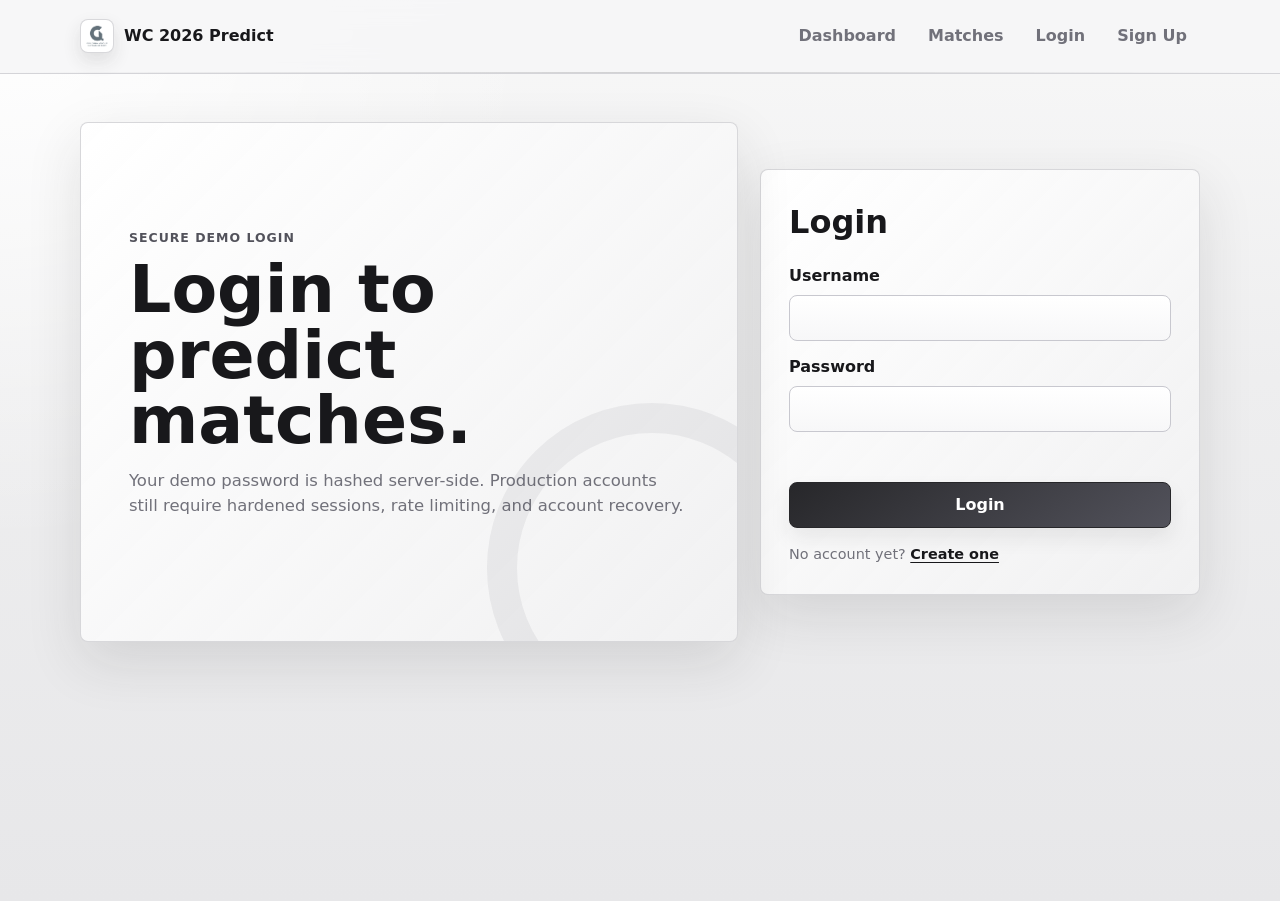
==== public/admin.html @ 4d4e987d "user persistence" ====
<!doctype html>
<html lang="en">
  <head>
    <meta charset="utf-8" />
    <meta name="viewport" content="width=device-width, initial-scale=1" />
    <meta name="description" content="WC 2026 Predict admin dashboard." />
    <title>WC 2026 Predict | Admin</title>
    <link rel="stylesheet" href="css/styles.css" />
    <link rel="icon" href="assets/logo.png" type="image/png" />
  </head>
  <body>
    <header class="site-header">
      <div class="container nav">
        <a
          class="logo"
          href="index.html"
          aria-label="WC 2026 Predict dashboard"
        >
          <img
            class="logo-mark"
            src="assets/logo.png"
            alt=""
            width="34"
            height="34"
          />
          <span>WC 2026 Predict</span>
        </a>
        <nav class="nav-links" aria-label="Primary navigation">
          <a href="index.html">Dashboard</a>
          <a href="matches.html">Matches</a>
          <a href="leaderboard.html" data-auth-required hidden>Leaderboard</a>
          <a href="points.html" data-auth-required hidden>Predictions</a>
          <a class="active" href="admin.html">Admin</a>
          <span class="auth-nav" data-auth-nav></span>
        </nav>
      </div>
    </header>

    <main>
      <section class="section-block">
        <div class="container">
          <div class="section-heading">
            <div>
              <p class="eyebrow">Admin</p>
              <h1>Prediction Control Center</h1>
            </div>
          </div>
          <div class="data-notice">
            Demo admin access is browser-local. Production needs server-side
            roles, audit logs, protected APIs, and persistent storage.
          </div>
          <div class="scoring-grid" data-admin-stats></div>
        </div>
      </section>

      <section class="section-block">
        <div class="container">
          <div class="section-heading">
            <div>
              <p class="eyebrow">Submissions</p>
              <h2>Prediction CRUD</h2>
            </div>
          </div>
          <form class="admin-form" data-prediction-form-admin>
            <input type="hidden" name="editingKey" />
            <h3 data-prediction-form-title>Create Prediction</h3>
            <div class="admin-form-grid">
              <label>
                User
                <select name="userId" data-prediction-user required></select>
              </label>
              <label>
                Match
                <select name="matchId" data-prediction-match required></select>
              </label>
              <label>
                Predicted winner
                <input type="text" name="predictedWinner" required />
              </label>
              <label>
                Home/team A score
                <input
                  type="number"
                  name="homeScore"
                  min="0"
                  step="1"
                  required
                />
              </label>
              <label>
                Away/team B score
                <input
                  type="number"
                  name="awayScore"
                  min="0"
                  step="1"
                  required
                />
              </label>
              <label>
                Penalty home/team A
                <input
                  type="number"
                  name="penaltyHomeScore"
                  min="0"
                  step="1"
                />
              </label>
              <label>
                Penalty away/team B
                <input
                  type="number"
                  name="penaltyAwayScore"
                  min="0"
                  step="1"
                />
              </label>
            </div>
            <p class="form-error" data-form-error role="alert"></p>
            <div class="card-actions">
              <button class="btn btn-primary" type="submit">
                Save Prediction
              </button>
              <button
                class="btn btn-ghost"
                type="button"
                data-reset-prediction-form
              >
                Reset
              </button>
            </div>
          </form>
          <div data-admin-predictions></div>
        </div>
      </section>

      <section class="section-block">
        <div class="container">
          <div class="section-heading">
            <div>
              <p class="eyebrow">Accounts</p>
              <h2>User CRUD</h2>
            </div>
          </div>
          <form class="admin-form" data-user-form>
            <input type="hidden" name="userId" />
            <h3 data-user-form-title>Create User</h3>
            <div class="admin-form-grid">
              <label>
                Display name
                <input type="text" name="displayName" maxlength="80" required />
              </label>
              <label>
                Username
                <input type="text" name="username" autocomplete="username" required />
              </label>
              <label>
                Role
                <select name="role" required>
                  <option value="user">User</option>
                  <option value="admin">Admin</option>
                </select>
              </label>
              <label>
                <span data-user-password-label>Temporary password</span>
                <input
                  type="password"
                  name="password"
                  autocomplete="new-password"
                />
              </label>
            </div>
            <p class="form-error" data-form-error role="alert"></p>
            <div class="card-actions">
              <button class="btn btn-primary" type="submit">Save User</button>
              <button class="btn btn-ghost" type="button" data-reset-user-form>
                Reset
              </button>
            </div>
          </form>
          <div data-admin-users></div>
        </div>
      </section>
    </main>

    <div class="toast" data-toast role="status" aria-live="polite"></div>
    <script src="js/auth.js"></script>
    <script src="js/api.js"></script>
    <script src="js/admin.js"></script>
  </body>
</html>
---- public/css/styles.css ----
:root {
  --bg: #eeeeef;
  --surface: #fbfbfb;
  --surface-soft: #f4f4f5;
  --surface-strong: #e4e4e7;
  --text: #18181b;
  --muted: #71717a;
  --border: #d4d4d8;
  --accent: #3f3f46;
  --accent-soft: #e4e4e7;
  --success: #3f3f46;
  --warning: #52525b;
  --danger: #7f1d1d;
  --shadow: 0 20px 55px rgba(39, 39, 42, 0.12);
  --radius: 8px;
  --container: 1120px;
}

* {
  box-sizing: border-box;
}

html {
  min-width: 320px;
  scroll-behavior: smooth;
}

body {
  margin: 0;
  min-height: 100vh;
  background:
    radial-gradient(circle at top left, rgba(255, 255, 255, 0.92), rgba(255, 255, 255, 0) 34rem),
    linear-gradient(180deg, #f8f8f8 0%, var(--bg) 42%, #e7e7e9 100%);
  color: var(--text);
  font-family: Inter, ui-sans-serif, system-ui, -apple-system, BlinkMacSystemFont, "Segoe UI", sans-serif;
  line-height: 1.5;
}

body.modal-open {
  overflow: hidden;
}

img {
  display: block;
  max-width: 100%;
}

a {
  color: inherit;
  text-decoration: none;
}

button,
input,
select {
  font: inherit;
}

button {
  cursor: pointer;
}

:focus-visible {
  outline: 3px solid rgba(63, 63, 70, 0.28);
  outline-offset: 2px;
}

.container {
  width: min(100% - 32px, var(--container));
  margin-inline: auto;
}

.site-header::after {
  content: "";
  display: block;
  height: 1px;
  background: linear-gradient(90deg, transparent, rgba(39, 39, 42, 0.18), transparent);
}

.site-header {
  position: sticky;
  top: 0;
  z-index: 20;
  border-bottom: 1px solid var(--border);
  background: rgba(246, 246, 247, 0.86);
  backdrop-filter: blur(12px);
}

.nav {
  display: flex;
  align-items: center;
  justify-content: space-between;
  gap: 24px;
  min-height: 72px;
}

.logo {
  display: inline-flex;
  align-items: center;
  gap: 10px;
  font-weight: 800;
  letter-spacing: 0;
}

.logo-mark {
  width: 34px;
  height: 34px;
  flex: 0 0 auto;
  border-radius: var(--radius);
  border: 1px solid rgba(212, 212, 216, 0.9);
  background: #ffffff;
  box-shadow: 0 8px 18px rgba(39, 39, 42, 0.12);
  object-fit: cover;
}

.nav-links {
  display: flex;
  align-items: center;
  gap: 6px;
}

.nav-links a,
.nav-button {
  border-radius: var(--radius);
  color: var(--muted);
  font-weight: 650;
  padding: 10px 13px;
}

.nav-links a:hover,
.nav-links a.active,
.nav-button:hover {
  background: var(--accent-soft);
  color: var(--accent);
  box-shadow: inset 0 0 0 1px rgba(63, 63, 70, 0.08);
}

.auth-nav {
  display: inline-flex;
  align-items: center;
  gap: 6px;
}

.nav-button {
  border: 0;
  background: transparent;
}

.nav-user {
  display: inline-flex;
  align-items: center;
  min-height: 38px;
  border: 1px solid rgba(212, 212, 216, 0.86);
  border-radius: 999px;
  background: rgba(255, 255, 255, 0.64);
  color: var(--text);
  padding: 6px 12px;
  font-size: 0.9rem;
  font-weight: 800;
}

.hero {
  padding: 46px 0 26px;
}

.hero-panel {
  display: grid;
  grid-template-columns: minmax(0, 1.55fr) minmax(280px, 0.72fr);
  gap: 18px;
  align-items: stretch;
}

.hero-copy {
  display: flex;
  flex-direction: column;
  justify-content: center;
  min-height: 300px;
  position: relative;
  overflow: hidden;
  border: 1px solid rgba(212, 212, 216, 0.9);
  border-radius: var(--radius);
  background:
    linear-gradient(135deg, rgba(255, 255, 255, 0.98), rgba(228, 228, 231, 0.72) 58%, rgba(212, 212, 216, 0.42)),
    linear-gradient(90deg, rgba(24, 24, 27, 0.035), rgba(255, 255, 255, 0) 26%),
    repeating-linear-gradient(90deg, rgba(39, 39, 42, 0.035) 0 1px, transparent 1px 44px),
    var(--surface);
  box-shadow: var(--shadow);
  padding: 48px;
}

.hero-copy::after {
  content: "";
  position: absolute;
  right: -72px;
  bottom: -86px;
  width: 260px;
  height: 260px;
  border: 30px solid rgba(63, 63, 70, 0.075);
  border-radius: 50%;
}

.hero-copy::before {
  content: "";
  position: absolute;
  inset: auto 34px 28px auto;
  width: 112px;
  height: 18px;
  border-top: 2px solid rgba(63, 63, 70, 0.16);
  border-bottom: 2px solid rgba(63, 63, 70, 0.16);
}

.eyebrow {
  margin: 0 0 10px;
  color: #52525b;
  font-size: 0.78rem;
  font-weight: 800;
  letter-spacing: 0.08em;
  text-transform: uppercase;
}

h1,
h2,
h3,
p {
  overflow-wrap: anywhere;
}

h1 {
  max-width: 780px;
  margin: 0;
  font-size: clamp(2.35rem, 5.2vw, 5.1rem);
  line-height: 0.98;
  letter-spacing: 0;
}

h2 {
  margin: 0;
  font-size: clamp(1.35rem, 2.6vw, 2rem);
  letter-spacing: 0;
}

h3 {
  margin: 0;
  font-size: 1rem;
}

.hero-copy p:not(.eyebrow) {
  max-width: 670px;
  margin: 18px 0 0;
  color: var(--muted);
  font-size: 1.05rem;
}

.hero-actions,
.card-actions,
.controls {
  display: flex;
  flex-wrap: wrap;
  gap: 12px;
  align-items: center;
}

.hero-actions {
  margin-top: 28px;
}

.auth-callout {
  display: grid;
  gap: 10px;
  max-width: 620px;
  border: 1px solid rgba(161, 161, 170, 0.7);
  border-radius: var(--radius);
  background:
    linear-gradient(180deg, rgba(255, 255, 255, 0.82), rgba(244, 244, 245, 0.76)),
    var(--surface-soft);
  box-shadow: 0 14px 30px rgba(39, 39, 42, 0.08);
  margin-top: 22px;
  padding: 15px;
}

.auth-callout[hidden] {
  display: none;
}

.auth-callout strong {
  color: var(--text);
  font-size: 1rem;
}

.auth-callout span {
  color: var(--muted);
  font-size: 0.94rem;
}

.auth-callout div {
  display: flex;
  flex-wrap: wrap;
  gap: 10px;
}

.hero-stats {
  display: grid;
  gap: 12px;
}

.stat-card,
.info-card,
.mini-match-card,
.match-card,
.leader-card,
.empty-card,
.loading-card,
.error-card {
  border: 1px solid rgba(212, 212, 216, 0.9);
  border-radius: var(--radius);
  background: var(--surface);
  box-shadow: 0 14px 35px rgba(39, 39, 42, 0.08);
}

.stat-card {
  display: flex;
  flex-direction: column;
  justify-content: space-between;
  min-height: 144px;
  overflow: hidden;
  position: relative;
  padding: 24px;
  background:
    linear-gradient(145deg, #ffffff, #efeff0),
    var(--surface);
}

.stat-card::before {
  content: "";
  position: absolute;
  inset: 0 0 auto;
  height: 4px;
  background: linear-gradient(90deg, #27272a, #a1a1aa);
}

.stat-card strong {
  font-size: 2.25rem;
  letter-spacing: 0;
}

.stat-card span,
.muted,
.section-heading span,
.card-meta,
.prediction-status,
.match-details dt,
.footer p {
  color: var(--muted);
}

main {
  padding-bottom: 48px;
}

.section-block {
  padding: 30px 0;
}

.section-heading {
  display: flex;
  align-items: end;
  justify-content: space-between;
  gap: 16px;
  margin-bottom: 16px;
}

.action-row {
  display: flex;
  align-items: center;
  justify-content: flex-end;
  flex-wrap: wrap;
  gap: 10px;
}

.summary-grid {
  display: grid;
  grid-template-columns: repeat(2, minmax(0, 1fr));
  gap: 18px;
}

.summary-column {
  min-width: 0;
  border: 1px solid rgba(212, 212, 216, 0.9);
  border-radius: var(--radius);
  background:
    linear-gradient(180deg, rgba(255, 255, 255, 0.78), rgba(244, 244, 245, 0.72)),
    var(--surface-soft);
  box-shadow: 0 18px 45px rgba(39, 39, 42, 0.08);
  padding: 18px;
}

.stack {
  display: grid;
  gap: 12px;
}

.mini-match-card,
.match-card,
.info-card,
.empty-card,
.loading-card,
.error-card {
  padding: 18px;
}

.card-meta {
  display: flex;
  justify-content: space-between;
  gap: 12px;
  margin-bottom: 14px;
  font-size: 0.83rem;
  font-weight: 700;
  text-transform: capitalize;
}

.summary-teams,
.matchup,
.modal-teams {
  display: grid;
  grid-template-columns: minmax(0, 1fr) auto minmax(0, 1fr);
  align-items: center;
  gap: 12px;
}

.summary-teams {
  margin-bottom: 14px;
}

.team {
  display: inline-flex;
  align-items: center;
  gap: 10px;
  min-width: 0;
  font-weight: 750;
}

.team:last-child {
  justify-self: end;
  text-align: right;
}

.team img {
  flex: 0 0 auto;
  width: 40px;
  height: 28px;
  border: 1px solid var(--border);
  border-radius: 4px;
  object-fit: cover;
}

.team span {
  min-width: 0;
}

.team-compact {
  font-size: 0.94rem;
}

.team-compact img {
  width: 32px;
  height: 22px;
}

.score-pill,
.versus {
  display: inline-flex;
  align-items: center;
  justify-content: center;
  min-width: 52px;
  min-height: 34px;
  border: 1px solid var(--border);
  border-radius: 999px;
  background: var(--surface-soft);
  font-weight: 800;
}

.featured-grid,
.match-grid,
.top10-grid {
  display: grid;
  grid-template-columns: repeat(3, minmax(0, 1fr));
  gap: 16px;
}

.match-card {
  display: flex;
  flex-direction: column;
  gap: 14px;
  min-width: 0;
}

.match-card.detailed {
  min-height: 100%;
}

.status-badge,
.result-badge,
.rank-badge {
  display: inline-flex;
  align-items: center;
  width: fit-content;
  border-radius: 999px;
  padding: 5px 10px;
  font-size: 0.78rem;
  font-weight: 800;
}

.status-badge.upcoming {
  background: var(--accent-soft);
  color: var(--accent);
}

.status-badge.completed,
.result-badge {
  background: #e4e4e7;
  color: var(--success);
}

.status-badge.live {
  background: #d4d4d8;
  color: #27272a;
}

.btn {
  display: inline-flex;
  align-items: center;
  justify-content: center;
  min-height: 42px;
  border: 1px solid transparent;
  border-radius: var(--radius);
  padding: 10px 15px;
  font-weight: 800;
  transition: transform 160ms ease, background-color 160ms ease, border-color 160ms ease;
}

.btn:hover {
  transform: translateY(-1px);
}

.btn:disabled {
  cursor: not-allowed;
  opacity: 0.72;
  transform: none;
}

.btn-primary {
  background: var(--accent);
  color: white;
}

.btn-primary:hover {
  background: #27272a;
}

.btn-secondary,
.btn-ghost {
  border-color: var(--border);
  background: var(--surface);
  color: var(--text);
}

.btn-secondary:hover,
.btn-ghost:hover {
  border-color: #a1a1aa;
  background: var(--accent-soft);
  color: var(--accent);
}

.btn-small {
  min-height: 34px;
  padding: 7px 11px;
  font-size: 0.86rem;
}

.goal-list {
  color: var(--muted);
  font-size: 0.9rem;
}

.goal-list ul {
  margin: 8px 0 0;
  padding-left: 18px;
}

.goal-list.inline {
  min-height: 46px;
}

.label {
  margin: 0;
  color: var(--text);
  font-weight: 800;
}

.filters {
  display: flex;
  flex-wrap: wrap;
  gap: 12px;
  margin: 20px 0 28px;
}

.data-notice {
  border: 1px solid #c8c8cf;
  border-radius: var(--radius);
  background: linear-gradient(180deg, #ffffff, #eeeeef);
  color: #3f3f46;
  box-shadow: 0 10px 24px rgba(39, 39, 42, 0.07);
  margin: 0 0 18px;
  padding: 12px 14px;
  font-size: 0.92rem;
  font-weight: 700;
}

.data-notice[hidden] {
  display: none;
}

.filters label,
.prediction-form label {
  display: grid;
  gap: 7px;
  color: var(--text);
  font-weight: 750;
}

.filters select,
.filters input,
.prediction-form input,
.prediction-form select {
  width: 100%;
  min-height: 44px;
  border: 1px solid var(--border);
  border-radius: var(--radius);
  background: var(--surface);
  color: var(--text);
  padding: 9px 11px;
}

.filters label {
  min-width: min(100%, 220px);
}

.stage-section {
  padding: 18px 0 24px;
}

.match-details {
  display: grid;
  gap: 8px;
  margin: 0;
}

.match-details div {
  display: grid;
  grid-template-columns: 92px minmax(0, 1fr);
  gap: 10px;
}

.match-details dd {
  margin: 0;
}

.leader-tools {
  display: flex;
  flex-wrap: wrap;
  gap: 12px;
  margin: 18px 0;
}

.leader-tools input,
.leader-tools select {
  min-height: 44px;
  border: 1px solid var(--border);
  border-radius: var(--radius);
  background: var(--surface);
  padding: 9px 11px;
}

.leader-tools input {
  min-width: min(100%, 320px);
}

.top10-grid {
  grid-template-columns: repeat(5, minmax(0, 1fr));
}

.leader-card {
  display: grid;
  gap: 12px;
  padding: 16px;
}

.leader-card.rank-1,
.leader-card.rank-2,
.leader-card.rank-3 {
  border-color: #a1a1aa;
  background: linear-gradient(180deg, var(--surface), var(--surface-soft));
}

.leader-card p {
  margin: 4px 0 0;
  color: var(--muted);
}

.leader-card dl {
  display: flex;
  gap: 16px;
  margin: 0;
}

.leader-card dt {
  color: var(--muted);
  font-size: 0.78rem;
}

.leader-card dd {
  margin: 0;
  font-weight: 800;
}

.rank-badge {
  background: var(--accent-soft);
  color: var(--accent);
}

.table-wrap {
  overflow-x: auto;
  border: 1px solid var(--border);
  border-radius: var(--radius);
  background: var(--surface);
  box-shadow: 0 10px 25px rgba(17, 24, 39, 0.05);
}

.leaderboard-table {
  width: 100%;
  min-width: 720px;
  border-collapse: collapse;
}

.leaderboard-table th,
.leaderboard-table td {
  border-bottom: 1px solid var(--border);
  padding: 14px 16px;
  text-align: left;
}

.leaderboard-table th {
  background: var(--surface-soft);
  color: var(--muted);
  font-size: 0.82rem;
  text-transform: uppercase;
}

.leaderboard-table tr:last-child td {
  border-bottom: 0;
}

.scoring-grid {
  display: grid;
  grid-template-columns: repeat(4, minmax(0, 1fr));
  gap: 14px;
}

.info-card strong {
  display: block;
  color: var(--accent);
  font-size: 1.6rem;
}

.info-card p {
  margin: 6px 0 0;
  color: var(--muted);
}

.modal-backdrop {
  position: fixed;
  inset: 0;
  z-index: 100;
  display: grid;
  place-items: center;
  padding: 20px;
  background: rgba(17, 24, 39, 0.42);
}

.modal-backdrop[hidden] {
  display: none;
}

.modal {
  position: relative;
  width: min(100%, 520px);
  max-height: min(92vh, 760px);
  overflow: auto;
  border-radius: var(--radius);
  background: var(--surface);
  box-shadow: var(--shadow);
  padding: 24px;
}

.modal-close {
  position: absolute;
  top: 12px;
  right: 12px;
  width: 38px;
  height: 38px;
  border: 1px solid var(--border);
  border-radius: var(--radius);
  background: var(--surface-soft);
  color: var(--text);
  font-size: 1.4rem;
}

.modal-header {
  padding-right: 42px;
}

.modal-teams {
  margin: 20px 0;
  padding: 14px;
  border: 1px solid var(--border);
  border-radius: var(--radius);
  background: var(--surface-soft);
}

.prediction-form {
  display: grid;
  gap: 14px;
}

.prediction-form input[readonly] {
  background: #eeeeef;
  color: var(--muted);
}

.score-inputs {
  display: grid;
  grid-template-columns: repeat(2, minmax(0, 1fr));
  gap: 12px;
}

.form-error {
  min-height: 22px;
  margin: 0;
  color: var(--danger);
  font-weight: 700;
}

.toast {
  position: fixed;
  right: 18px;
  bottom: 18px;
  z-index: 110;
  max-width: min(420px, calc(100% - 36px));
  border-radius: var(--radius);
  background: var(--text);
  color: white;
  box-shadow: var(--shadow);
  opacity: 0;
  transform: translateY(12px);
  pointer-events: none;
  padding: 13px 16px;
  transition: opacity 160ms ease, transform 160ms ease;
}

.toast.show {
  opacity: 1;
  transform: translateY(0);
}

.toast.error {
  background: var(--danger);
}

.site-footer {
  border-top: 1px solid var(--border);
  background: var(--surface);
  padding: 34px 0;
}

.footer {
  display: grid;
  grid-template-columns: minmax(0, 1.2fr) auto;
  gap: 24px;
  align-items: start;
}

.footer p {
  max-width: 720px;
  margin: 10px 0 0;
}

.footer-links {
  display: flex;
  flex-wrap: wrap;
  gap: 12px;
}

.footer-links a {
  color: var(--accent);
  font-weight: 750;
}

.empty-card,
.loading-card,
.error-card {
  color: var(--muted);
}

.error-card {
  border-color: rgba(220, 38, 38, 0.25);
  color: var(--danger);
}

.btn {
  box-shadow: 0 10px 20px rgba(39, 39, 42, 0.08);
}

.btn-primary {
  background: linear-gradient(145deg, #27272a, #52525b);
  border-color: #27272a;
  color: #ffffff;
}

.btn-primary:hover {
  background: linear-gradient(145deg, #18181b, #3f3f46);
}

.btn-secondary,
.btn-ghost {
  background: linear-gradient(180deg, #ffffff, #f4f4f5);
}

.btn-secondary:hover,
.btn-ghost:hover {
  border-color: #a1a1aa;
  background: #e4e4e7;
  color: #18181b;
}

.featured-grid {
  grid-template-columns: repeat(2, minmax(0, 1fr));
}

.match-grid {
  align-items: stretch;
}

.mini-match-card,
.match-card {
  position: relative;
  overflow: hidden;
}

.mini-match-card::before,
.prediction-card::before {
  content: "";
  position: absolute;
  inset: 0 0 auto;
  height: 5px;
  background: linear-gradient(90deg, #27272a, #71717a, #d4d4d8);
}

.mini-match-card {
  background:
    linear-gradient(135deg, rgba(255, 255, 255, 0.98), rgba(239, 239, 240, 0.9)),
    var(--surface);
  transition: border-color 160ms ease, box-shadow 160ms ease, transform 160ms ease;
}

.mini-match-card:hover {
  border-color: #a1a1aa;
  box-shadow: 0 20px 44px rgba(39, 39, 42, 0.12);
  transform: translateY(-1px);
}

.prediction-card {
  padding: 18px;
  background:
    linear-gradient(180deg, rgba(255, 255, 255, 0.98), rgba(240, 240, 241, 0.96)),
    var(--surface);
  transition: border-color 160ms ease, box-shadow 160ms ease, transform 160ms ease;
}

.prediction-card:hover {
  border-color: #a1a1aa;
  box-shadow: 0 24px 55px rgba(39, 39, 42, 0.14);
  transform: translateY(-2px);
}

.match-card-top {
  align-items: center;
  margin-bottom: 10px;
}

.stage-chip {
  display: inline-flex;
  align-items: center;
  min-height: 28px;
  border: 1px solid #d4d4d8;
  border-radius: 999px;
  background: #eeeeef;
  color: #3f3f46;
  padding: 4px 10px;
  font-size: 0.74rem;
  font-weight: 850;
  letter-spacing: 0.04em;
  text-transform: uppercase;
}

.matchup {
  min-height: 116px;
  border: 1px solid rgba(212, 212, 216, 0.86);
  border-radius: var(--radius);
  background:
    linear-gradient(90deg, rgba(228, 228, 231, 0.36), rgba(255, 255, 255, 0.82), rgba(228, 228, 231, 0.36)),
    repeating-linear-gradient(0deg, rgba(39, 39, 42, 0.035) 0 1px, transparent 1px 24px);
  padding: 16px;
}

.mini-scoreboard {
  border: 1px solid rgba(212, 212, 216, 0.86);
  border-radius: var(--radius);
  background: var(--surface-soft);
  padding: 12px;
}

.matchup .team {
  display: grid;
  justify-items: center;
  gap: 10px;
  text-align: center;
  font-size: 0.96rem;
}

.matchup .team:last-child {
  justify-self: stretch;
  text-align: center;
}

.matchup .team img {
  width: 58px;
  height: 40px;
  border: 1px solid #d4d4d8;
  border-radius: 7px;
  box-shadow: 0 8px 18px rgba(39, 39, 42, 0.12);
}

.score-pill,
.versus {
  border-color: #a1a1aa;
  background: linear-gradient(145deg, #27272a, #52525b);
  color: #ffffff;
  box-shadow: inset 0 1px 0 rgba(255, 255, 255, 0.18), 0 12px 22px rgba(39, 39, 42, 0.18);
}

.matchup .score-pill {
  min-width: 70px;
  min-height: 46px;
  border-radius: 12px;
  font-size: 1.2rem;
}

.summary-teams .score-pill {
  min-width: 64px;
  min-height: 38px;
}

.match-context {
  display: grid;
  grid-template-columns: minmax(0, 1fr) minmax(0, 0.85fr);
  gap: 10px;
  color: var(--muted);
  font-size: 0.86rem;
}

.match-context span {
  min-width: 0;
  border: 1px solid var(--border);
  border-radius: var(--radius);
  background: rgba(255, 255, 255, 0.62);
  padding: 9px 10px;
}

.fixture-note {
  margin: 0 0 14px;
  color: var(--muted);
  font-size: 0.86rem;
}

.prediction-status {
  display: inline-flex;
  align-items: center;
  min-height: 34px;
  border: 1px solid var(--border);
  border-radius: 999px;
  background: #eeeeef;
  padding: 6px 10px;
  font-size: 0.82rem;
  font-weight: 750;
}

.card-actions {
  justify-content: space-between;
  margin-top: auto;
}

.status-badge.upcoming,
.status-badge.completed,
.status-badge.live,
.result-badge {
  border: 1px solid #a1a1aa;
  background: #e4e4e7;
  color: #27272a;
}

.status-badge.live {
  background: #d4d4d8;
}

.hero {
  padding: 30px 0 16px;
}

.hero-panel {
  grid-template-columns: minmax(0, 1.6fr) minmax(220px, 0.58fr);
}

.hero-copy {
  min-height: 230px;
  padding: 32px;
}

.hero-copy h1 {
  font-size: clamp(2rem, 4vw, 3.65rem);
  line-height: 1.02;
}

.hero-copy p:not(.eyebrow) {
  margin-top: 12px;
  font-size: 0.98rem;
}

.hero-actions {
  margin-top: 20px;
}

.auth-callout {
  margin-top: 16px;
  padding: 12px;
}

.hero-stats {
  gap: 10px;
}

.stat-card {
  min-height: 108px;
  padding: 18px;
}

.stat-card strong {
  font-size: 1.75rem;
}

.dashboard-summary-section {
  border-block: 1px solid rgba(212, 212, 216, 0.84);
  background:
    linear-gradient(180deg, rgba(232, 232, 234, 0.92), rgba(242, 242, 243, 0.88));
  padding: 24px 0;
}

.dashboard-summary-section .section-heading {
  border-bottom: 1px solid rgba(161, 161, 170, 0.38);
  padding-bottom: 10px;
}

.dashboard-summary-section h2 {
  font-size: clamp(1.05rem, 1.8vw, 1.35rem);
}

.dashboard-summary-section .summary-column {
  padding: 14px;
  background:
    linear-gradient(180deg, rgba(255, 255, 255, 0.92), rgba(238, 238, 239, 0.9)),
    var(--surface-soft);
}

.dashboard-summary-section .summary-column:nth-child(2) {
  background:
    linear-gradient(180deg, rgba(250, 250, 250, 0.98), rgba(228, 228, 231, 0.88)),
    var(--surface-soft);
}

.dashboard-summary-section .mini-match-card {
  padding: 13px;
}

.dashboard-summary-section .mini-match-card::before {
  height: 3px;
}

.dashboard-summary-section .mini-scoreboard {
  margin-bottom: 10px;
  padding: 9px;
}

.dashboard-summary-section .team-compact {
  gap: 7px;
  font-size: 0.86rem;
}

.dashboard-summary-section .team-compact img {
  width: 28px;
  height: 19px;
}

.dashboard-summary-section .summary-teams .score-pill {
  min-width: 50px;
  min-height: 32px;
  font-size: 0.92rem;
}

.dashboard-summary-section .fixture-note {
  margin-bottom: 10px;
  font-size: 0.8rem;
}

.dashboard-prediction-section {
  background:
    linear-gradient(180deg, rgba(251, 251, 251, 0.82), rgba(235, 235, 237, 0.7));
  padding-top: 34px;
}

.dashboard-prediction-section .section-heading {
  border-left: 5px solid #52525b;
  background: rgba(255, 255, 255, 0.56);
  border-radius: var(--radius);
  padding: 12px 14px;
}

.dashboard-prediction-section .featured-grid {
  gap: 14px;
}

.dashboard-prediction-section .prediction-card {
  gap: 10px;
  padding: 14px;
}

.dashboard-prediction-section .prediction-card::before {
  height: 3px;
}

.dashboard-prediction-section .matchup {
  min-height: 92px;
  padding: 12px;
}

.dashboard-prediction-section .matchup .team {
  gap: 8px;
  font-size: 0.88rem;
}

.dashboard-prediction-section .matchup .team img {
  width: 46px;
  height: 31px;
}

.dashboard-prediction-section .matchup .score-pill {
  min-width: 58px;
  min-height: 38px;
  font-size: 1rem;
}

.dashboard-prediction-section .match-context {
  font-size: 0.8rem;
}

.dashboard-prediction-section .match-context span {
  padding: 7px 8px;
}

.stage-section .match-grid {
  grid-template-columns: repeat(auto-fit, minmax(310px, 1fr));
  gap: 18px;
}

.match-card.detailed {
  gap: 13px;
  padding: 18px;
  background:
    linear-gradient(180deg, rgba(255, 255, 255, 0.98), rgba(238, 238, 239, 0.95)),
    var(--surface);
  box-shadow: 0 18px 42px rgba(39, 39, 42, 0.1);
}

.match-card.detailed::before {
  height: 4px;
}

.match-card.detailed .card-meta {
  margin-bottom: 2px;
}

.match-card.detailed .stage-chip,
.match-card.detailed .status-badge {
  min-height: 26px;
  padding: 4px 9px;
  font-size: 0.7rem;
}

.match-card.detailed .matchup {
  min-height: 112px;
  gap: 12px;
  padding: 14px;
  background:
    linear-gradient(90deg, rgba(228, 228, 231, 0.55), rgba(255, 255, 255, 0.92), rgba(228, 228, 231, 0.55)),
    repeating-linear-gradient(0deg, rgba(39, 39, 42, 0.025) 0 1px, transparent 1px 22px);
}

.match-card.detailed .matchup .team {
  gap: 9px;
  font-size: 0.92rem;
  line-height: 1.25;
}

.match-card.detailed .matchup .team img {
  width: 50px;
  height: 34px;
  border-radius: 6px;
}

.match-card.detailed .matchup .score-pill {
  min-width: 58px;
  min-height: 38px;
  border-radius: 10px;
  font-size: 1rem;
}

.match-card.detailed .match-context {
  grid-template-columns: 1fr;
  gap: 8px;
  font-size: 0.82rem;
}

.match-card.detailed .match-context span {
  padding: 8px 10px;
}

.match-card.detailed .card-actions {
  display: grid;
  grid-template-columns: 1fr;
  gap: 10px;
}

.match-action-buttons {
  display: flex;
  align-items: center;
  justify-content: space-between;
  flex-wrap: wrap;
  gap: 10px;
}

.match-card.detailed .prediction-status {
  width: 100%;
  justify-content: center;
  border-radius: var(--radius);
  background: rgba(228, 228, 231, 0.62);
  font-size: 0.8rem;
}

.match-card.detailed .prediction-status.saved {
  border-color: #a1a1aa;
  background: linear-gradient(180deg, #f8f8f8, #e4e4e7);
  color: #27272a;
}

.match-detail-modal {
  width: min(100%, 620px);
}

.detail-modal-list {
  display: grid;
  gap: 8px;
  margin: 12px 0 0;
}

.detail-modal-list div {
  display: grid;
  grid-template-columns: 140px minmax(0, 1fr);
  gap: 10px;
  border: 1px solid var(--border);
  border-radius: var(--radius);
  background: rgba(255, 255, 255, 0.62);
  padding: 9px 10px;
}

.detail-goals {
  border: 1px solid var(--border);
  border-radius: var(--radius);
  background: var(--surface-soft);
  margin-top: 12px;
  padding: 12px;
}

.filters,
.leader-tools {
  border: 1px solid rgba(212, 212, 216, 0.9);
  border-radius: var(--radius);
  background: rgba(251, 251, 251, 0.72);
  box-shadow: 0 14px 35px rgba(39, 39, 42, 0.07);
  padding: 14px;
}

.filters select,
.filters input,
.prediction-form input,
.prediction-form select,
.leader-tools input,
.leader-tools select {
  border-color: #c8c8cf;
  background: linear-gradient(180deg, #ffffff, #f7f7f8);
}

.leader-card {
  position: relative;
  overflow: hidden;
  background:
    linear-gradient(180deg, #ffffff, #f1f1f2),
    var(--surface);
}

.leader-card::before {
  content: "";
  position: absolute;
  inset: 0 0 auto;
  height: 4px;
  background: linear-gradient(90deg, #27272a, #a1a1aa);
}

.leader-card.rank-1,
.leader-card.rank-2,
.leader-card.rank-3 {
  border-color: #a1a1aa;
  background:
    linear-gradient(145deg, #ffffff, #e9e9eb),
    var(--surface);
}

.rank-badge {
  background: #27272a;
  color: #ffffff;
}

.table-wrap {
  background: linear-gradient(180deg, #ffffff, #f4f4f5);
}

.leaderboard-table th {
  background: #e4e4e7;
  color: #3f3f46;
}

.leaderboard-table tbody tr:hover {
  background: #f4f4f5;
}

.info-card {
  background: linear-gradient(180deg, #ffffff, #f1f1f2);
}

.info-card strong {
  color: #27272a;
}

.modal {
  border: 1px solid #d4d4d8;
}

.modal-teams {
  background:
    linear-gradient(90deg, rgba(228, 228, 231, 0.8), rgba(255, 255, 255, 0.86), rgba(228, 228, 231, 0.8)),
    var(--surface-soft);
}

.footer-links a {
  color: #3f3f46;
}

.auth-page {
  min-height: calc(100vh - 73px);
  padding: 48px 0;
}

.auth-shell {
  display: grid;
  grid-template-columns: minmax(0, 1fr) minmax(360px, 440px);
  gap: 22px;
  align-items: stretch;
}

.auth-copy,
.auth-card {
  border: 1px solid rgba(212, 212, 216, 0.9);
  border-radius: var(--radius);
  background:
    linear-gradient(135deg, rgba(255, 255, 255, 0.96), rgba(239, 239, 240, 0.88)),
    var(--surface);
  box-shadow: var(--shadow);
}

.auth-copy {
  display: flex;
  flex-direction: column;
  justify-content: center;
  min-height: 520px;
  overflow: hidden;
  position: relative;
  padding: 48px;
}

.auth-copy::after {
  content: "";
  position: absolute;
  right: -80px;
  bottom: -92px;
  width: 270px;
  height: 270px;
  border: 30px solid rgba(63, 63, 70, 0.07);
  border-radius: 50%;
}

.auth-copy p:not(.eyebrow) {
  max-width: 640px;
  color: var(--muted);
  font-size: 1.03rem;
}

.auth-card {
  align-self: center;
  padding: 28px;
}

.auth-form {
  display: grid;
  gap: 14px;
  margin-top: 18px;
}

.auth-form label {
  display: grid;
  gap: 7px;
  color: var(--text);
  font-weight: 800;
}

.auth-form input {
  width: 100%;
  min-height: 46px;
  border: 1px solid #c8c8cf;
  border-radius: var(--radius);
  background: linear-gradient(180deg, #ffffff, #f7f7f8);
  color: var(--text);
  padding: 10px 12px;
}

.admin-form {
  display: grid;
  gap: 14px;
  border: 1px solid rgba(212, 212, 216, 0.9);
  border-radius: var(--radius);
  background:
    linear-gradient(180deg, rgba(255, 255, 255, 0.94), rgba(244, 244, 245, 0.84)),
    var(--surface);
  box-shadow: 0 14px 35px rgba(39, 39, 42, 0.08);
  margin-bottom: 18px;
  padding: 18px;
}

.admin-form-grid {
  display: grid;
  grid-template-columns: repeat(3, minmax(0, 1fr));
  gap: 12px;
}

.admin-form label {
  display: grid;
  gap: 7px;
  color: var(--text);
  font-weight: 800;
}

.admin-form input,
.admin-form select {
  width: 100%;
  min-height: 44px;
  border: 1px solid #c8c8cf;
  border-radius: var(--radius);
  background: linear-gradient(180deg, #ffffff, #f7f7f8);
  color: var(--text);
  padding: 9px 11px;
}

.table-actions {
  display: flex;
  flex-wrap: wrap;
  gap: 8px;
}

.danger-action {
  color: var(--danger);
}

.danger-action:hover {
  border-color: rgba(127, 29, 29, 0.35);
  background: rgba(127, 29, 29, 0.08);
  color: var(--danger);
}

.auth-hint,
.auth-switch {
  color: var(--muted);
  font-size: 0.9rem;
}

.auth-hint {
  margin: -2px 0 0;
}

.auth-switch {
  margin: 16px 0 0;
}

.auth-switch a {
  color: var(--text);
  font-weight: 850;
  text-decoration: underline;
  text-underline-offset: 3px;
}

@media (max-width: 960px) {
  .hero-panel,
  .summary-grid,
  .auth-shell {
    grid-template-columns: 1fr;
  }

  .auth-copy {
    min-height: auto;
  }

  .featured-grid,
  .match-grid {
    grid-template-columns: repeat(2, minmax(0, 1fr));
  }

  .top10-grid,
  .scoring-grid,
  .admin-form-grid {
    grid-template-columns: repeat(2, minmax(0, 1fr));
  }
}

@media (max-width: 680px) {
  .container {
    width: min(100% - 24px, var(--container));
  }

  .nav {
    align-items: flex-start;
    flex-direction: column;
    gap: 12px;
    padding: 14px 0;
  }

  .nav-links {
    width: 100%;
    display: flex;
    flex-wrap: wrap;
    overflow-x: visible;
    padding-bottom: 2px;
  }

  .nav-links a,
  .nav-button {
    white-space: nowrap;
    padding: 8px 10px;
    font-size: 0.92rem;
  }

  .auth-nav {
    flex-wrap: wrap;
  }

  .nav-user {
    min-height: 34px;
    padding: 5px 10px;
    font-size: 0.84rem;
  }

  .hero {
    padding-top: 28px;
  }

  .hero-copy {
    min-height: auto;
    padding: 22px;
  }

  .hero-copy h1 {
    font-size: clamp(1.85rem, 10vw, 2.45rem);
  }

  .hero-stats {
    grid-template-columns: repeat(2, minmax(0, 1fr));
  }

  .stat-card {
    min-height: 94px;
    padding: 14px;
  }

  .auth-page {
    padding: 24px 0;
  }

  .auth-copy,
  .auth-card {
    padding: 24px;
  }

  .featured-grid,
  .match-grid,
  .top10-grid,
  .scoring-grid,
  .admin-form-grid {
    grid-template-columns: 1fr;
  }

  .stage-section .match-grid {
    grid-template-columns: 1fr;
  }

  .section-heading,
  .footer {
    align-items: start;
    grid-template-columns: 1fr;
  }

  .section-heading {
    flex-direction: column;
  }

  .summary-teams,
  .matchup,
  .modal-teams {
    grid-template-columns: 1fr;
    justify-items: start;
  }

  .match-card.detailed {
    padding: 15px;
  }

  .match-card.detailed .matchup {
    min-height: auto;
    justify-items: stretch;
  }

  .match-card.detailed .matchup .team {
    display: flex;
    justify-content: flex-start;
    width: 100%;
  }

  .match-card.detailed .matchup .score-pill {
    justify-self: start;
  }

  .match-action-buttons {
    align-items: stretch;
  }

  .match-action-buttons .btn,
  .match-action-buttons .result-badge {
    flex: 1 1 120px;
  }

  .filters {
    display: grid;
    grid-template-columns: 1fr;
  }

  .filters label,
  .filters select,
  .filters input {
    width: 100%;
  }

  .table-wrap {
    margin-inline: -4px;
  }

  .leaderboard-table {
    min-width: 640px;
    font-size: 0.86rem;
  }

  .leaderboard-table th,
  .leaderboard-table td {
    padding: 10px 11px;
  }

  .modal-backdrop {
    align-items: end;
    padding: 10px;
  }

  .modal {
    width: 100%;
    max-height: 88vh;
    padding: 18px;
  }

  .team:last-child {
    justify-self: start;
    text-align: left;
  }

  .score-pill,
  .versus {
    min-width: 44px;
  }

  .match-details div {
    grid-template-columns: 1fr;
    gap: 2px;
  }

  .detail-modal-list div {
    grid-template-columns: 1fr;
  }

  .score-inputs {
    grid-template-columns: 1fr;
  }
}
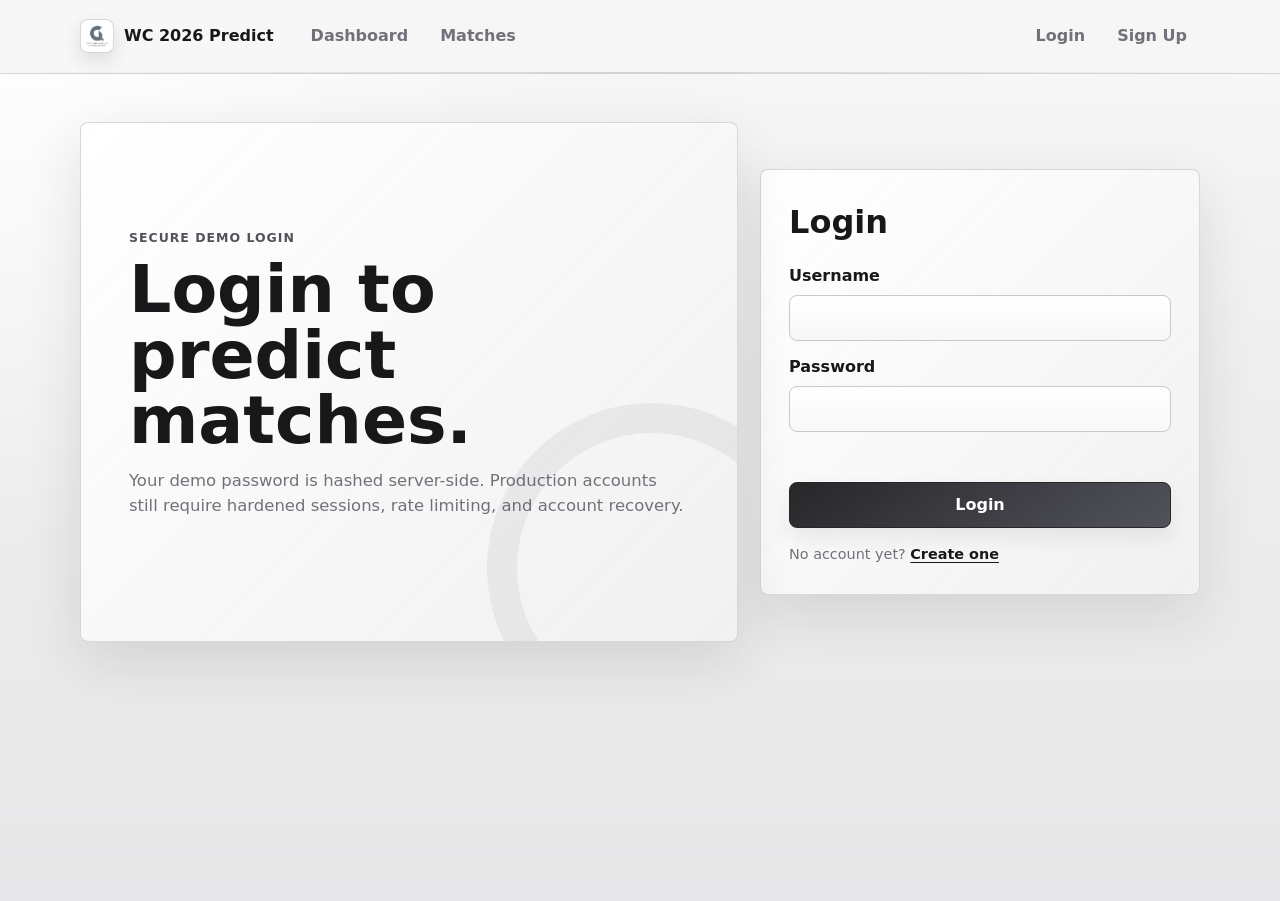
==== commit 147fffe8: "requirements resolved" ====
--- a/public/admin.html
+++ b/public/admin.html
@@ -76,6 +76,10 @@
               <label>
                 Predicted winner
                 <input type="text" name="predictedWinner" required />
+              </label>
+              <label>
+                Advancing team
+                <input type="text" name="advancingTeam" required />
               </label>
               <label>
                 Home/team A score
--- a/public/css/styles.css
+++ b/public/css/styles.css
@@ -116,6 +116,8 @@
 .nav-links {
   display: flex;
   align-items: center;
+  justify-content: flex-end;
+  flex: 1;
   gap: 6px;
 }
 
@@ -138,6 +140,7 @@
 .auth-nav {
   display: inline-flex;
   align-items: center;
+  margin-left: auto;
   gap: 6px;
 }
 
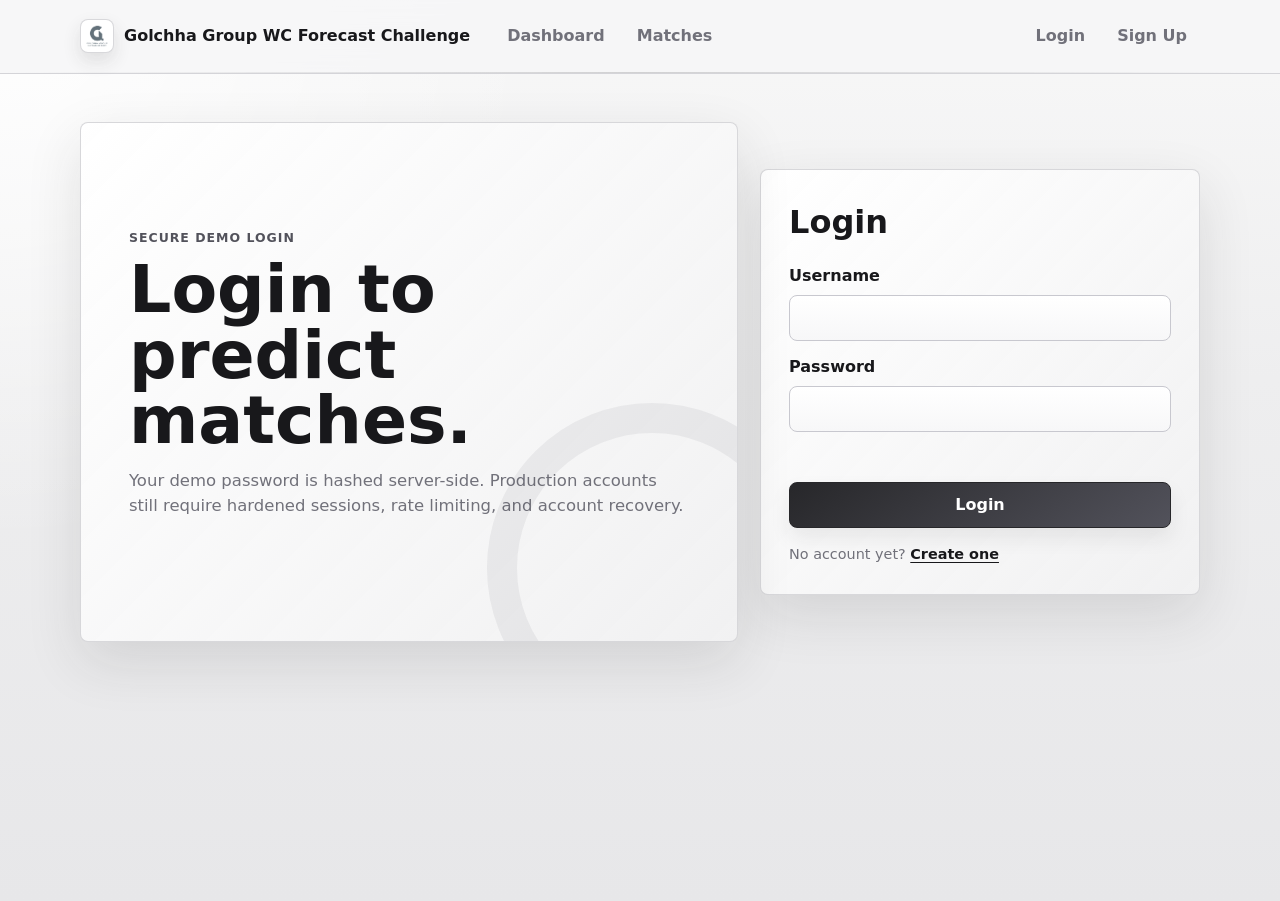
==== commit 2fe2c60a: "production ready to go live" ====
--- a/public/admin.html
+++ b/public/admin.html
@@ -3,8 +3,11 @@
   <head>
     <meta charset="utf-8" />
     <meta name="viewport" content="width=device-width, initial-scale=1" />
-    <meta name="description" content="WC 2026 Predict admin dashboard." />
-    <title>WC 2026 Predict | Admin</title>
+    <meta
+      name="description"
+      content="Golchha Group WC Forecast Challenge admin dashboard."
+    />
+    <title>Golchha Group WC Forecast Challenge | Admin</title>
     <link rel="stylesheet" href="css/styles.css" />
     <link rel="icon" href="assets/logo.png" type="image/png" />
   </head>
@@ -14,7 +17,7 @@
         <a
           class="logo"
           href="index.html"
-          aria-label="WC 2026 Predict dashboard"
+          aria-label="Golchha Group WC Forecast Challenge dashboard"
         >
           <img
             class="logo-mark"
@@ -23,7 +26,7 @@
             width="34"
             height="34"
           />
-          <span>WC 2026 Predict</span>
+          <span>Golchha Group WC Forecast Challenge</span>
         </a>
         <nav class="nav-links" aria-label="Primary navigation">
           <a href="index.html">Dashboard</a>
@@ -79,7 +82,7 @@
               </label>
               <label>
                 Advancing team
-                <input type="text" name="advancingTeam" required />
+                <input type="text" name="advancingTeam" />
               </label>
               <label>
                 Home/team A score
@@ -99,24 +102,6 @@
                   min="0"
                   step="1"
                   required
-                />
-              </label>
-              <label>
-                Penalty home/team A
-                <input
-                  type="number"
-                  name="penaltyHomeScore"
-                  min="0"
-                  step="1"
-                />
-              </label>
-              <label>
-                Penalty away/team B
-                <input
-                  type="number"
-                  name="penaltyAwayScore"
-                  min="0"
-                  step="1"
                 />
               </label>
             </div>
@@ -156,7 +141,12 @@
               </label>
               <label>
                 Username
-                <input type="text" name="username" autocomplete="username" required />
+                <input
+                  type="text"
+                  name="username"
+                  autocomplete="username"
+                  required
+                />
               </label>
               <label>
                 Role
--- a/public/css/styles.css
+++ b/public/css/styles.css
@@ -84,6 +84,17 @@
   border-bottom: 1px solid var(--border);
   background: rgba(246, 246, 247, 0.86);
   backdrop-filter: blur(12px);
+  transform: translateY(0);
+  transition: transform 180ms ease, box-shadow 180ms ease, background 180ms ease;
+  will-change: transform;
+}
+
+.site-header.header-hidden {
+  transform: translateY(calc(-100% - 2px));
+}
+
+.site-header.header-visible {
+  box-shadow: 0 12px 34px rgba(39, 39, 42, 0.1);
 }
 
 .nav {
@@ -98,8 +109,16 @@
   display: inline-flex;
   align-items: center;
   gap: 10px;
+  min-width: 0;
   font-weight: 800;
   letter-spacing: 0;
+}
+
+.logo span {
+  min-width: 0;
+  overflow: hidden;
+  text-overflow: ellipsis;
+  white-space: nowrap;
 }
 
 .logo-mark {
@@ -118,6 +137,7 @@
   align-items: center;
   justify-content: flex-end;
   flex: 1;
+  min-width: 0;
   gap: 6px;
 }
 
@@ -141,10 +161,14 @@
   display: inline-flex;
   align-items: center;
   margin-left: auto;
+  min-width: 0;
   gap: 6px;
 }
 
 .nav-button {
+  display: inline-flex;
+  align-items: center;
+  justify-content: center;
   border: 0;
   background: transparent;
 }
@@ -152,6 +176,10 @@
 .nav-user {
   display: inline-flex;
   align-items: center;
+  max-width: 180px;
+  overflow: hidden;
+  text-overflow: ellipsis;
+  white-space: nowrap;
   min-height: 38px;
   border: 1px solid rgba(212, 212, 216, 0.86);
   border-radius: 999px;
@@ -1683,21 +1711,47 @@
 
   .nav-links {
     width: 100%;
-    display: flex;
-    flex-wrap: wrap;
+    display: grid;
+    grid-template-columns: repeat(2, minmax(0, 1fr));
     overflow-x: visible;
-    padding-bottom: 2px;
+    gap: 8px;
+    padding-bottom: 0;
   }
 
   .nav-links a,
   .nav-button {
+    display: inline-flex;
+    align-items: center;
+    justify-content: center;
+    min-width: 0;
+    overflow: hidden;
+    text-overflow: ellipsis;
+    width: 100%;
+    min-height: 38px;
     white-space: nowrap;
     padding: 8px 10px;
     font-size: 0.92rem;
   }
 
   .auth-nav {
-    flex-wrap: wrap;
+    display: grid;
+    grid-template-columns: minmax(0, 1fr) auto;
+    align-items: center;
+    grid-column: 1 / -1;
+    width: 100%;
+    justify-content: flex-end;
+    margin-left: 0;
+    border-top: 1px solid rgba(212, 212, 216, 0.8);
+    padding-top: 8px;
+  }
+
+  .auth-nav a {
+    min-width: 0;
+  }
+
+  .auth-nav .nav-user {
+    justify-self: end;
+    max-width: 100%;
   }
 
   .nav-user {
@@ -1853,3 +1907,25 @@
     grid-template-columns: 1fr;
   }
 }
+
+@media (max-width: 420px) {
+  .nav-links {
+    grid-template-columns: 1fr;
+  }
+
+  .auth-nav {
+    grid-template-columns: 1fr 1fr;
+    justify-content: stretch;
+  }
+
+  .auth-nav .nav-user {
+    grid-column: 1 / -1;
+    justify-self: stretch;
+    justify-content: center;
+    max-width: 100%;
+  }
+
+  .auth-nav .nav-button {
+    width: 100%;
+  }
+}
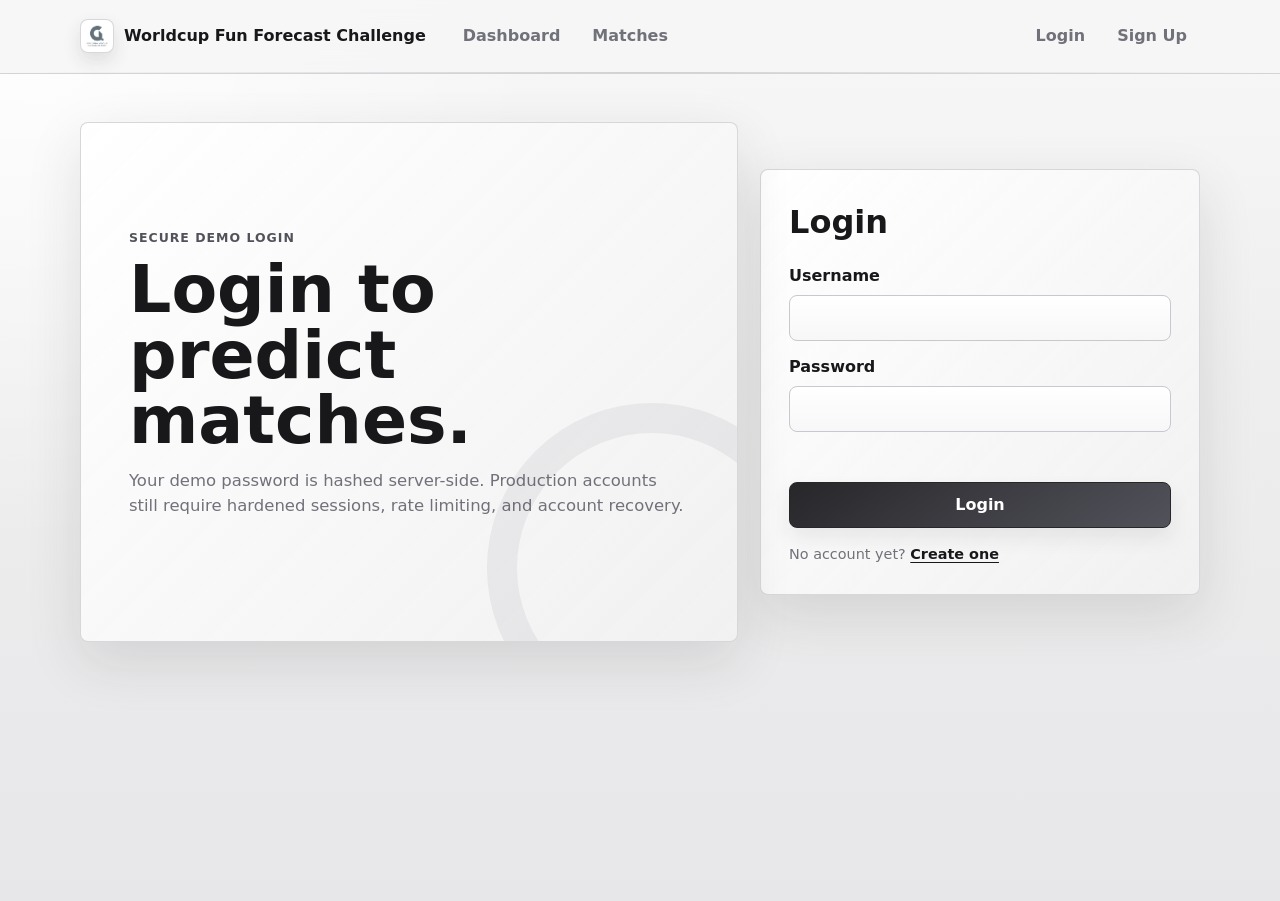
==== commit 90764608: "faster and robust" ====
--- a/public/admin.html
+++ b/public/admin.html
@@ -5,9 +5,9 @@
     <meta name="viewport" content="width=device-width, initial-scale=1" />
     <meta
       name="description"
-      content="Golchha Group WC Forecast Challenge admin dashboard."
+      content="Worldcup Fun Forecast Challenge admin dashboard."
     />
-    <title>Golchha Group WC Forecast Challenge | Admin</title>
+    <title>Worldcup Fun Forecast Challenge | Admin</title>
     <link rel="stylesheet" href="css/styles.css" />
     <link rel="icon" href="assets/logo.png" type="image/png" />
   </head>
@@ -17,7 +17,7 @@
         <a
           class="logo"
           href="index.html"
-          aria-label="Golchha Group WC Forecast Challenge dashboard"
+          aria-label="Worldcup Fun Forecast Challenge dashboard"
         >
           <img
             class="logo-mark"
@@ -26,7 +26,7 @@
             width="34"
             height="34"
           />
-          <span>Golchha Group WC Forecast Challenge</span>
+          <span>Worldcup Fun Forecast Challenge</span>
         </a>
         <nav class="nav-links" aria-label="Primary navigation">
           <a href="index.html">Dashboard</a>
--- a/public/css/styles.css
+++ b/public/css/styles.css
@@ -165,12 +165,118 @@
   gap: 6px;
 }
 
+.notification-menu {
+  position: relative;
+  display: inline-flex;
+  align-items: center;
+}
+
+.notification-button {
+  gap: 6px;
+}
+
+.notification-count {
+  display: inline-flex;
+  align-items: center;
+  justify-content: center;
+  min-width: 22px;
+  height: 22px;
+  border-radius: 999px;
+  background: #27272a;
+  color: #ffffff;
+  padding: 0 6px;
+  font-size: 0.72rem;
+  font-weight: 850;
+}
+
+.notification-panel {
+  position: absolute;
+  top: calc(100% + 10px);
+  right: 0;
+  z-index: 50;
+  width: min(360px, calc(100vw - 32px));
+  max-height: 430px;
+  overflow: auto;
+  border: 1px solid rgba(161, 161, 170, 0.55);
+  border-radius: var(--radius);
+  background: rgba(251, 251, 251, 0.98);
+  box-shadow: 0 24px 60px rgba(39, 39, 42, 0.18);
+  padding: 8px;
+}
+
+.notification-panel[hidden] {
+  display: none;
+}
+
+.notification-list {
+  display: grid;
+  gap: 8px;
+}
+
+.notification-item,
+.notification-empty {
+  border: 1px solid var(--border);
+  border-radius: var(--radius);
+  background: linear-gradient(180deg, #ffffff, #f4f4f5);
+  padding: 10px;
+}
+
+.notification-item strong,
+.notification-item p,
+.notification-item span,
+.notification-item time {
+  display: block;
+}
+
+.notification-item p,
+.notification-item span,
+.notification-item time,
+.notification-empty {
+  color: var(--muted);
+  font-size: 0.84rem;
+}
+
+.notification-item p {
+  margin: 2px 0;
+}
+
+.notification-item time {
+  margin-top: 5px;
+  font-size: 0.76rem;
+}
+
 .nav-button {
   display: inline-flex;
   align-items: center;
   justify-content: center;
   border: 0;
   background: transparent;
+}
+
+.nav-menu-toggle {
+  display: none;
+  width: 42px;
+  height: 42px;
+  flex: 0 0 auto;
+  border: 1px solid rgba(212, 212, 216, 0.9);
+  border-radius: var(--radius);
+  background:
+    linear-gradient(180deg, rgba(255, 255, 255, 0.94), rgba(232, 232, 234, 0.9)),
+    var(--surface);
+  box-shadow: 0 10px 24px rgba(39, 39, 42, 0.08);
+  padding: 9px;
+}
+
+.nav-menu-toggle span {
+  display: block;
+  width: 100%;
+  height: 2px;
+  border-radius: 999px;
+  background: #3f3f46;
+}
+
+.nav-menu-toggle span + span {
+  margin-top: 6px;
 }
 
 .nav-user {
@@ -414,6 +520,44 @@
   gap: 18px;
 }
 
+.performance-grid {
+  display: grid;
+  grid-template-columns: repeat(4, minmax(0, 1fr));
+  gap: 12px;
+}
+
+.performance-card {
+  min-width: 0;
+  border: 1px solid rgba(212, 212, 216, 0.9);
+  border-radius: var(--radius);
+  background:
+    linear-gradient(145deg, #ffffff, #eeeeef),
+    var(--surface);
+  box-shadow: 0 14px 35px rgba(39, 39, 42, 0.08);
+  padding: 16px;
+}
+
+.performance-card span {
+  display: block;
+  color: var(--muted);
+  font-size: 0.78rem;
+  font-weight: 800;
+  text-transform: uppercase;
+}
+
+.performance-card strong {
+  display: block;
+  margin-top: 6px;
+  font-size: 1.75rem;
+  line-height: 1;
+}
+
+.performance-card p {
+  margin: 8px 0 0;
+  color: var(--muted);
+  font-size: 0.84rem;
+}
+
 .summary-column {
   min-width: 0;
   border: 1px solid rgba(212, 212, 216, 0.9);
@@ -1123,6 +1267,19 @@
   font-size: 0.86rem;
 }
 
+.countdown-strip {
+  margin-top: 12px;
+  border: 1px solid rgba(161, 161, 170, 0.4);
+  border-radius: var(--radius);
+  background:
+    linear-gradient(180deg, rgba(255, 255, 255, 0.76), rgba(228, 228, 231, 0.72)),
+    var(--surface-soft);
+  color: #3f3f46;
+  padding: 8px 10px;
+  font-size: 0.82rem;
+  font-weight: 800;
+}
+
 .prediction-status {
   display: inline-flex;
   align-items: center;
@@ -1692,6 +1849,7 @@
 
   .top10-grid,
   .scoring-grid,
+  .performance-grid,
   .admin-form-grid {
     grid-template-columns: repeat(2, minmax(0, 1fr));
   }
@@ -1703,19 +1861,65 @@
   }
 
   .nav {
-    align-items: flex-start;
-    flex-direction: column;
-    gap: 12px;
+    display: grid;
+    grid-template-columns: minmax(0, 1fr) auto;
+    align-items: center;
+    gap: 10px;
     padding: 14px 0;
+    min-height: 68px;
+  }
+
+  .logo {
+    max-width: 100%;
+    font-size: 0.96rem;
+  }
+
+  .logo-mark {
+    width: 32px;
+    height: 32px;
+  }
+
+  .nav-menu-toggle {
+    display: grid;
+    align-content: center;
   }
 
   .nav-links {
+    grid-column: 1 / -1;
     width: 100%;
-    display: grid;
+    display: none;
     grid-template-columns: repeat(2, minmax(0, 1fr));
     overflow-x: visible;
     gap: 8px;
-    padding-bottom: 0;
+    border: 1px solid rgba(212, 212, 216, 0.86);
+    border-radius: var(--radius);
+    background:
+      linear-gradient(180deg, rgba(255, 255, 255, 0.95), rgba(238, 238, 239, 0.94)),
+      var(--surface);
+    box-shadow: 0 18px 42px rgba(39, 39, 42, 0.12);
+    margin-top: 2px;
+    padding: 10px;
+    padding-bottom: 10px;
+  }
+
+  .site-header.nav-open .nav-links {
+    display: grid;
+  }
+
+  .site-header.nav-open .nav-menu-toggle span:nth-child(1) {
+    transform: translateY(8px) rotate(45deg);
+  }
+
+  .site-header.nav-open .nav-menu-toggle span:nth-child(2) {
+    opacity: 0;
+  }
+
+  .site-header.nav-open .nav-menu-toggle span:nth-child(3) {
+    transform: translateY(-8px) rotate(-45deg);
+  }
+
+  .nav-menu-toggle span {
+    transition: transform 160ms ease, opacity 160ms ease;
   }
 
   .nav-links a,
@@ -1735,14 +1939,15 @@
 
   .auth-nav {
     display: grid;
-    grid-template-columns: minmax(0, 1fr) auto;
+    grid-template-columns: repeat(2, minmax(0, 1fr));
     align-items: center;
     grid-column: 1 / -1;
     width: 100%;
-    justify-content: flex-end;
+    justify-content: stretch;
     margin-left: 0;
     border-top: 1px solid rgba(212, 212, 216, 0.8);
     padding-top: 8px;
+    gap: 8px;
   }
 
   .auth-nav a {
@@ -1750,8 +1955,29 @@
   }
 
   .auth-nav .nav-user {
+    grid-column: 1 / -1;
     justify-self: end;
+    justify-content: center;
     max-width: 100%;
+    width: 100%;
+  }
+
+  .notification-menu {
+    grid-column: 1 / -1;
+    min-width: 0;
+    width: 100%;
+  }
+
+  .notification-panel {
+    left: 0;
+    right: auto;
+    width: 100%;
+    max-height: min(420px, 70vh);
+  }
+
+  .notification-button {
+    width: 100%;
+    justify-content: center;
   }
 
   .nav-user {
@@ -1769,6 +1995,17 @@
     padding: 22px;
   }
 
+  .hero-actions,
+  .action-row {
+    width: 100%;
+  }
+
+  .hero-actions .btn,
+  .action-row .btn,
+  .action-row button {
+    flex: 1 1 160px;
+  }
+
   .hero-copy h1 {
     font-size: clamp(1.85rem, 10vw, 2.45rem);
   }
@@ -1795,6 +2032,7 @@
   .match-grid,
   .top10-grid,
   .scoring-grid,
+  .performance-grid,
   .admin-form-grid {
     grid-template-columns: 1fr;
   }
@@ -1859,6 +2097,14 @@
     width: 100%;
   }
 
+  .performance-card {
+    padding: 14px;
+  }
+
+  .performance-card strong {
+    font-size: 1.45rem;
+  }
+
   .table-wrap {
     margin-inline: -4px;
   }
@@ -1914,7 +2160,7 @@
   }
 
   .auth-nav {
-    grid-template-columns: 1fr 1fr;
+    grid-template-columns: 1fr;
     justify-content: stretch;
   }
 
@@ -1928,4 +2174,24 @@
   .auth-nav .nav-button {
     width: 100%;
   }
-}
+
+  .notification-menu {
+    grid-column: 1 / -1;
+    width: 100%;
+  }
+
+  .notification-button {
+    width: 100%;
+  }
+
+  .notification-panel {
+    left: 0;
+    right: auto;
+    width: 100%;
+    max-height: 62vh;
+  }
+
+  .logo {
+    font-size: 0.9rem;
+  }
+}
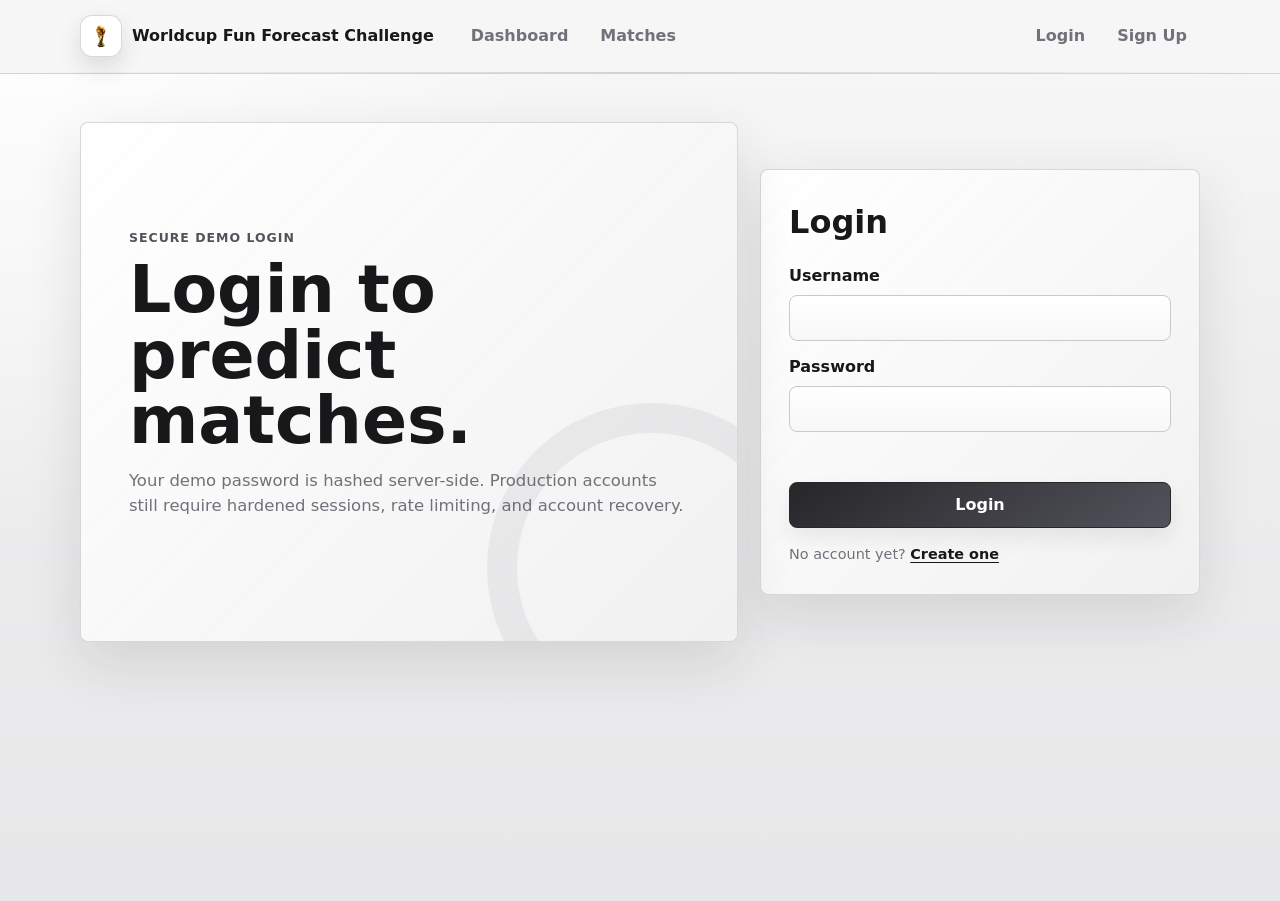
==== commit 6c048a11: "datatable and user fix" ====
--- a/public/admin.html
+++ b/public/admin.html
@@ -9,7 +9,7 @@
     />
     <title>Worldcup Fun Forecast Challenge | Admin</title>
     <link rel="stylesheet" href="css/styles.css" />
-    <link rel="icon" href="assets/logo.png" type="image/png" />
+    <link rel="icon" href="assets/new logo.png" type="image/png" />
   </head>
   <body>
     <header class="site-header">
@@ -21,10 +21,10 @@
         >
           <img
             class="logo-mark"
-            src="assets/logo.png"
+            src="assets/new logo.png"
             alt=""
-            width="34"
-            height="34"
+            width="42"
+            height="42"
           />
           <span>Worldcup Fun Forecast Challenge</span>
         </a>
--- a/public/css/styles.css
+++ b/public/css/styles.css
@@ -122,14 +122,15 @@
 }
 
 .logo-mark {
-  width: 34px;
-  height: 34px;
+  width: 42px;
+  height: 42px;
   flex: 0 0 auto;
-  border-radius: var(--radius);
+  border-radius: 12px;
   border: 1px solid rgba(212, 212, 216, 0.9);
   background: #ffffff;
-  box-shadow: 0 8px 18px rgba(39, 39, 42, 0.12);
-  object-fit: cover;
+  box-shadow: 0 10px 24px rgba(39, 39, 42, 0.14);
+  object-fit: contain;
+  padding: 4px;
 }
 
 .nav-links {
@@ -845,6 +846,7 @@
   flex-wrap: wrap;
   gap: 12px;
   margin: 18px 0;
+  align-items: center;
 }
 
 .leader-tools input,
@@ -853,11 +855,25 @@
   border: 1px solid var(--border);
   border-radius: var(--radius);
   background: var(--surface);
-  padding: 9px 11px;
+  padding: 10px 12px;
+  color: var(--text);
+  box-shadow: inset 0 1px 0 rgba(255, 255, 255, 0.82);
 }
 
 .leader-tools input {
-  min-width: min(100%, 320px);
+  flex: 1 1 280px;
+  min-width: min(100%, 280px);
+}
+
+.leader-tools select {
+  flex: 0 1 230px;
+}
+
+.leader-tools input:focus,
+.leader-tools select:focus {
+  border-color: #a1a1aa;
+  box-shadow: 0 0 0 4px rgba(161, 161, 170, 0.22);
+  outline: 0;
 }
 
 .top10-grid {
@@ -906,33 +922,128 @@
 .table-wrap {
   overflow-x: auto;
   border: 1px solid var(--border);
-  border-radius: var(--radius);
-  background: var(--surface);
-  box-shadow: 0 10px 25px rgba(17, 24, 39, 0.05);
+  border-radius: 14px;
+  background:
+    linear-gradient(180deg, rgba(255, 255, 255, 0.96), rgba(244, 244, 245, 0.92)),
+    var(--surface);
+  box-shadow: 0 18px 42px rgba(39, 39, 42, 0.1);
 }
 
 .leaderboard-table {
   width: 100%;
   min-width: 720px;
-  border-collapse: collapse;
+  border-collapse: separate;
+  border-spacing: 0;
 }
 
 .leaderboard-table th,
 .leaderboard-table td {
   border-bottom: 1px solid var(--border);
-  padding: 14px 16px;
+  padding: 15px 16px;
   text-align: left;
+  vertical-align: middle;
 }
 
 .leaderboard-table th {
-  background: var(--surface-soft);
-  color: var(--muted);
+  position: sticky;
+  top: 0;
+  z-index: 1;
+  background:
+    linear-gradient(180deg, #eeeeef, #e4e4e7),
+    var(--surface-soft);
+  color: #3f3f46;
   font-size: 0.82rem;
   text-transform: uppercase;
+  letter-spacing: 0.03em;
 }
 
 .leaderboard-table tr:last-child td {
   border-bottom: 0;
+}
+
+.leaderboard-table tbody tr {
+  transition: background 160ms ease, box-shadow 160ms ease;
+}
+
+.leaderboard-table tbody tr:nth-child(even) {
+  background: rgba(244, 244, 245, 0.58);
+}
+
+.leaderboard-table tbody tr:hover {
+  background: #ffffff;
+  box-shadow: inset 3px 0 0 #52525b;
+}
+
+.leaderboard-table small {
+  display: block;
+  margin-top: 3px;
+  color: var(--muted);
+  font-size: 0.78rem;
+}
+
+.table-user,
+.table-match {
+  display: inline-block;
+  color: var(--text);
+  font-weight: 800;
+}
+
+.rank-chip,
+.table-pill,
+.status-dot {
+  display: inline-flex;
+  align-items: center;
+  justify-content: center;
+  min-height: 30px;
+  border: 1px solid #d4d4d8;
+  border-radius: 999px;
+  background: #f4f4f5;
+  color: #3f3f46;
+  font-size: 0.86rem;
+  font-weight: 800;
+  padding: 5px 10px;
+  white-space: nowrap;
+}
+
+.rank-chip {
+  background: #27272a;
+  border-color: #27272a;
+  color: #ffffff;
+}
+
+.table-pill {
+  background: #ffffff;
+}
+
+.status-dot.is-good {
+  background: #e4e4e7;
+  border-color: #a1a1aa;
+  color: #18181b;
+}
+
+.status-dot.is-muted {
+  color: var(--muted);
+}
+
+.points-positive,
+.points-muted {
+  display: inline-flex;
+  align-items: center;
+  justify-content: center;
+  min-width: 38px;
+  min-height: 34px;
+  border-radius: 999px;
+  font-weight: 900;
+}
+
+.points-positive {
+  background: #27272a;
+  color: #ffffff;
+}
+
+.points-muted {
+  background: #f4f4f5;
+  color: var(--muted);
 }
 
 .scoring-grid {
@@ -1643,19 +1754,6 @@
 .rank-badge {
   background: #27272a;
   color: #ffffff;
-}
-
-.table-wrap {
-  background: linear-gradient(180deg, #ffffff, #f4f4f5);
-}
-
-.leaderboard-table th {
-  background: #e4e4e7;
-  color: #3f3f46;
-}
-
-.leaderboard-table tbody tr:hover {
-  background: #f4f4f5;
 }
 
 .info-card {
